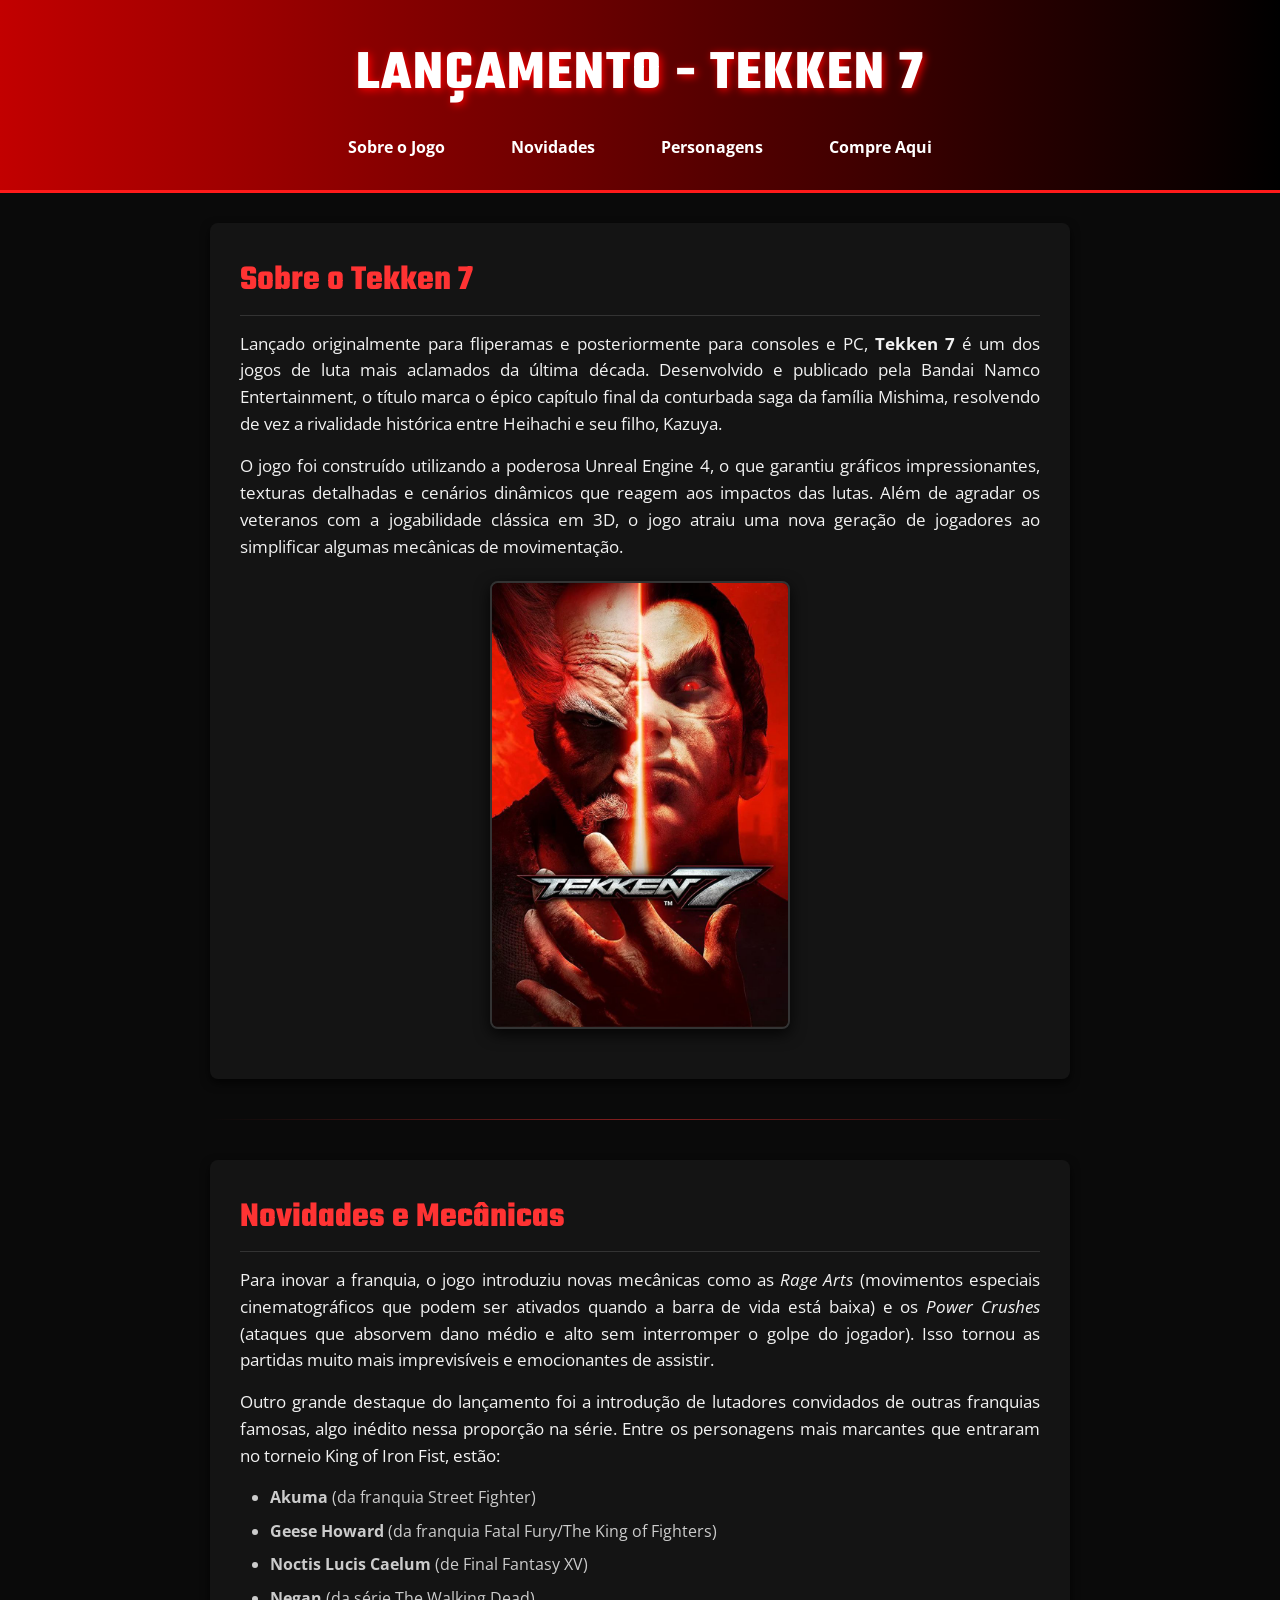
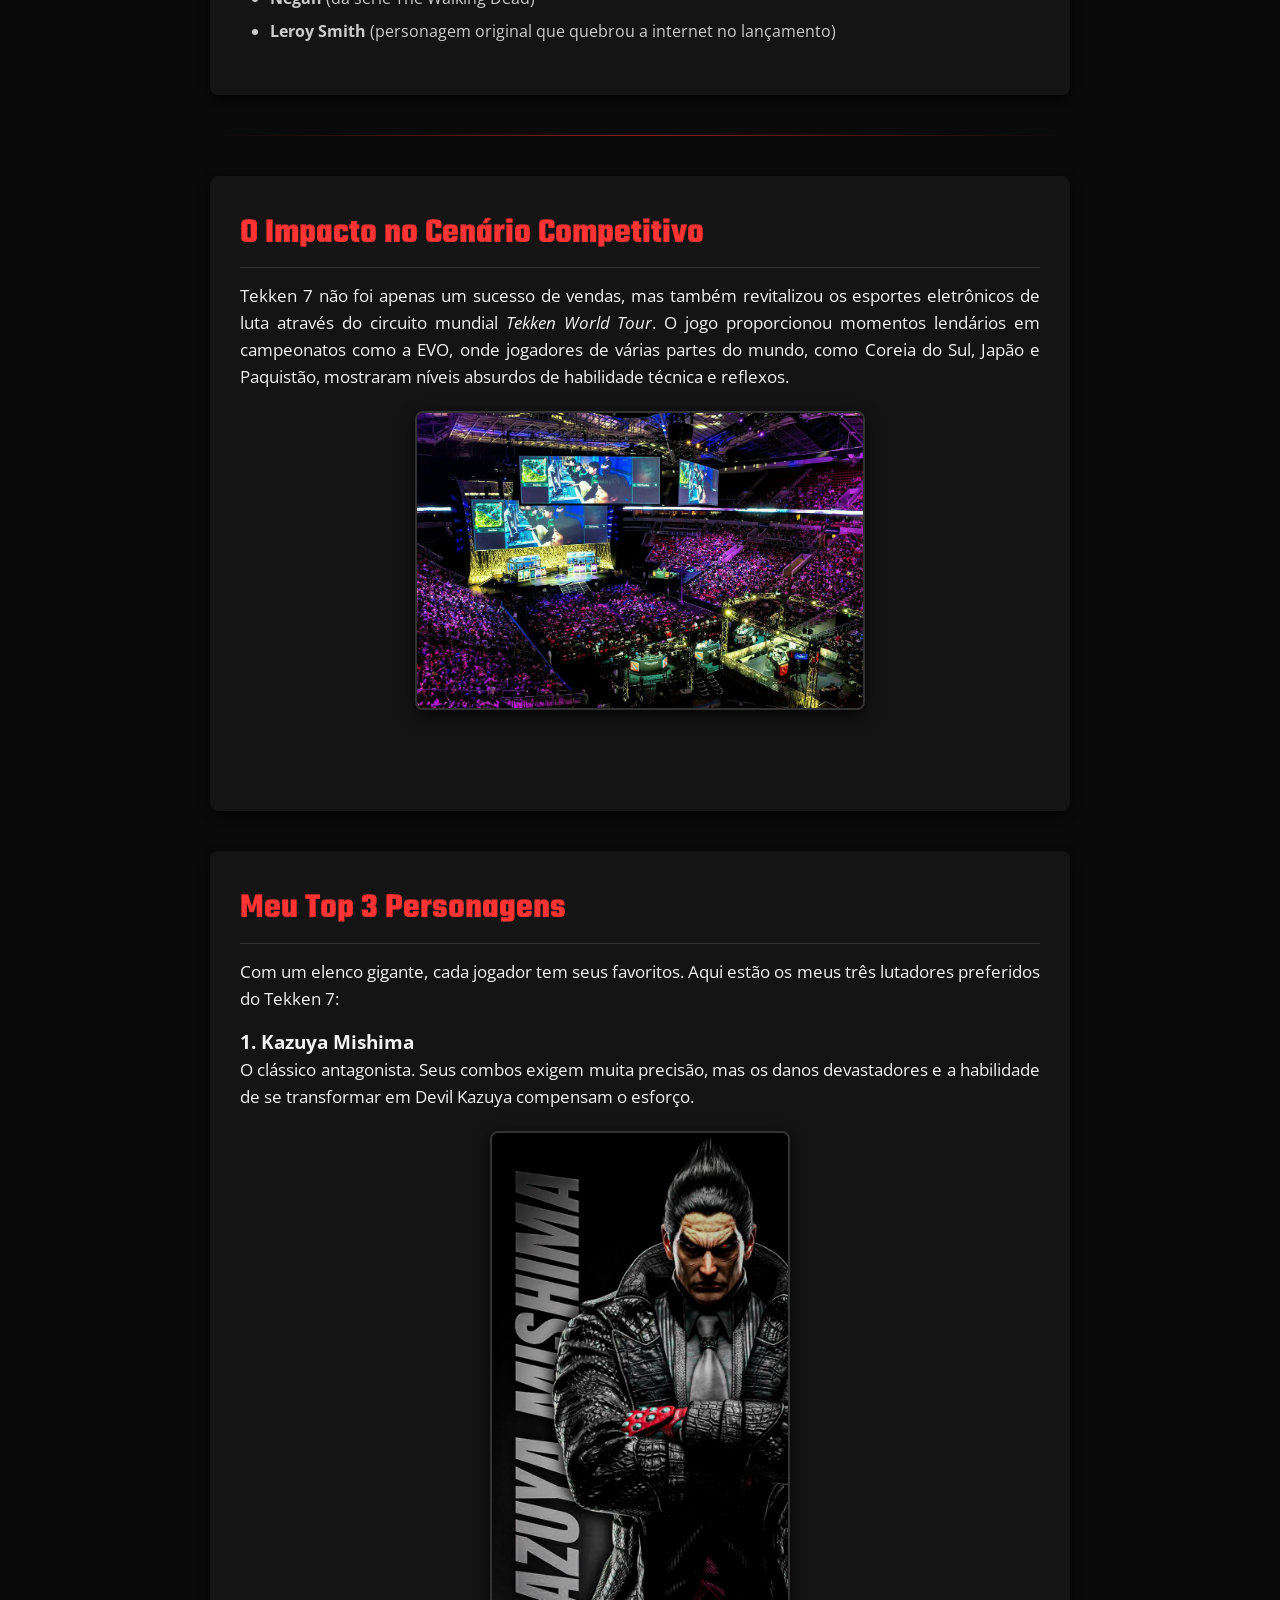
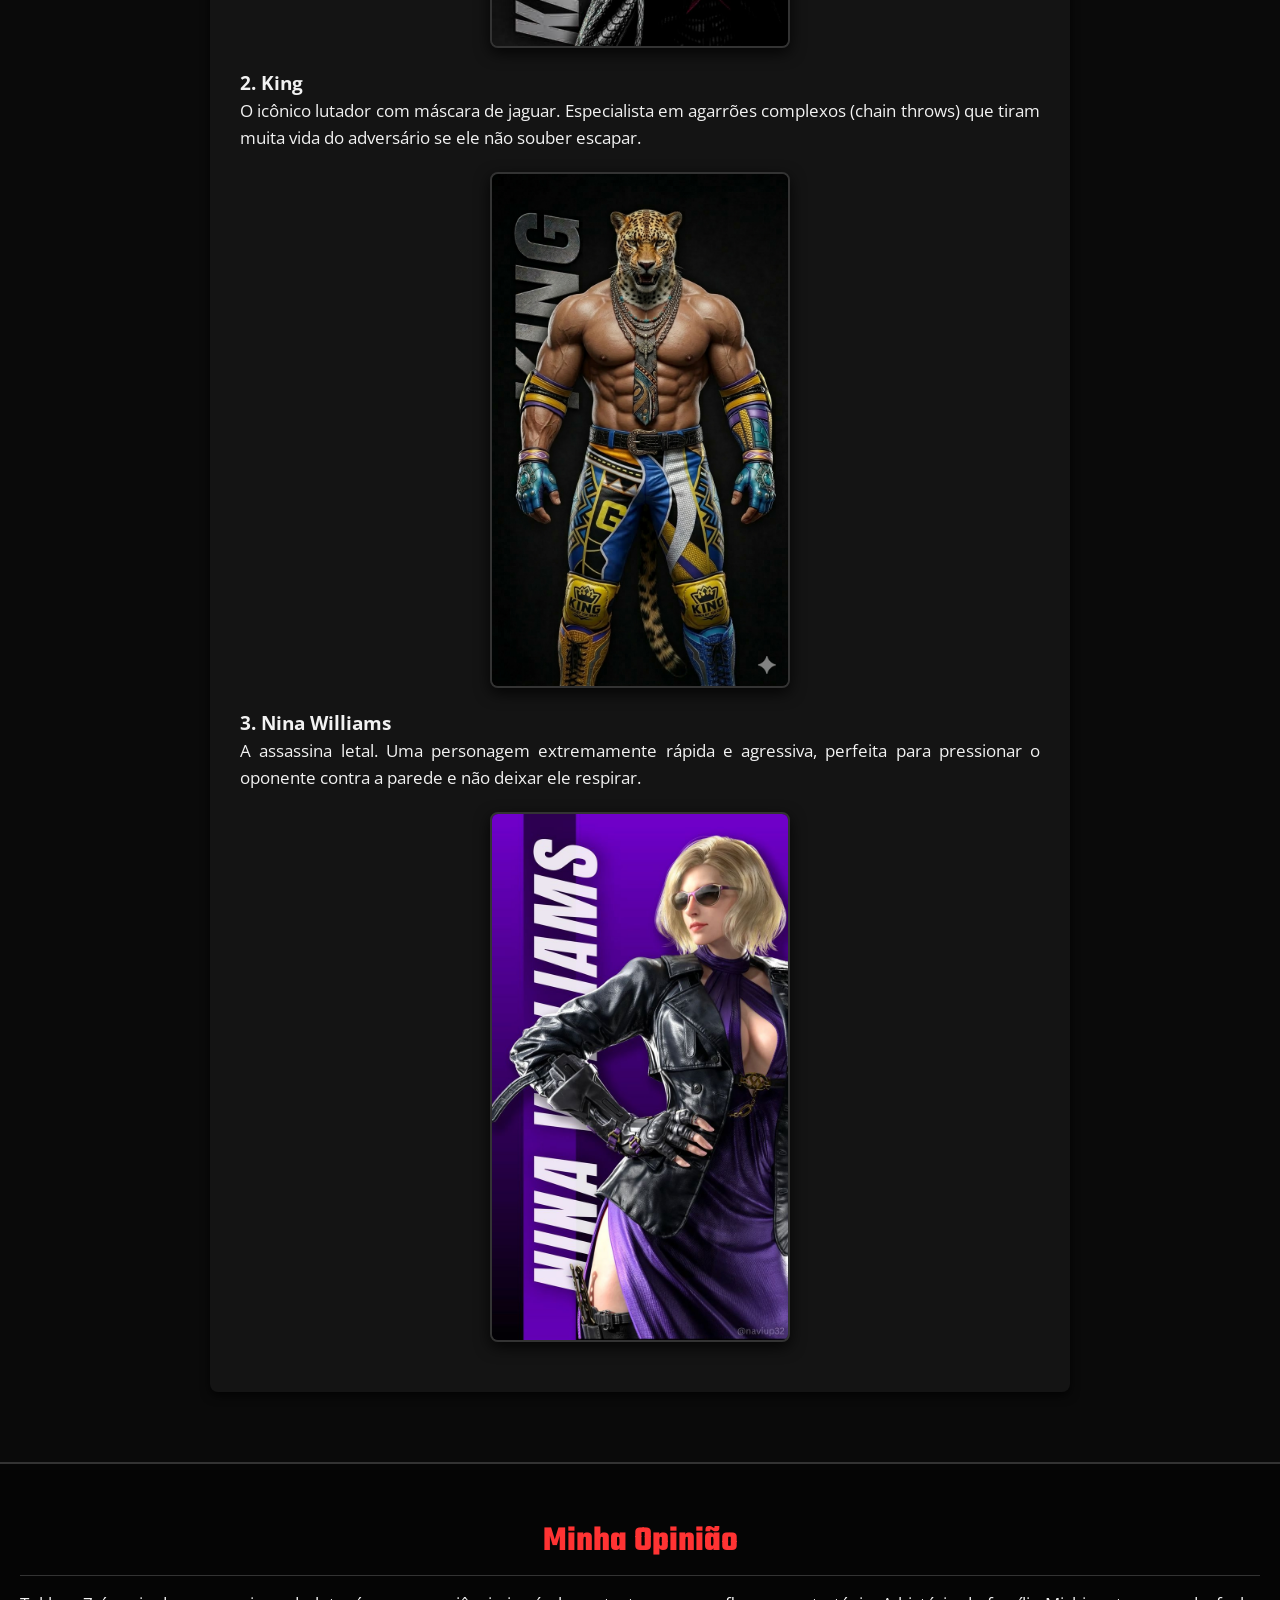
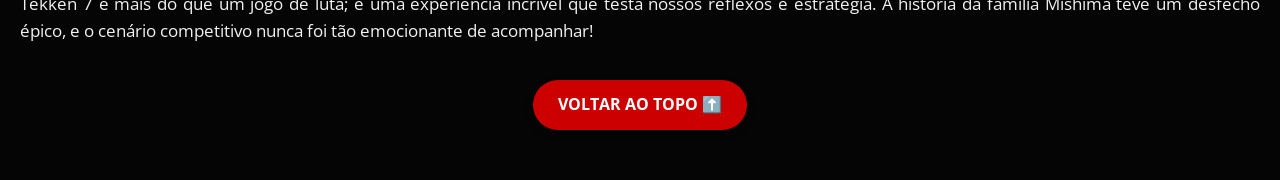
==== index.html @ 4a7d41fa "Página inicial" ====
<!DOCTYPE html>
<html lang="pt-br">
<head>
    <meta charset="UTF-8">
    <meta name="viewport" content="width=device-width, initial-scale=1.0">
    <title>Lançamento - Tekken 7</title>
    <link rel="stylesheet" href="style.css">
</head>
<body>
    <header>
    <div>    
        <h1> Lançamento - Tekken 7</h1>
        </div>
        <nav>
        <a href="sobre.html">Sobre o Jogo</a>
        <a href="novidades.html">Novidades</a>
        <a href="personagens.html">Personagens</a>
        <a href="comprar.html">Compre Aqui</a>
        </nav>
    </header>
   
    <main>
        <section class="sobre">
            <h2>Sobre o Tekken 7</h2>
            <p>Lançado originalmente para fliperamas e posteriormente para consoles e PC, <strong>Tekken 7</strong> é um dos jogos de luta mais aclamados da última década. Desenvolvido e publicado pela Bandai Namco Entertainment, o título marca o épico capítulo final da conturbada saga da família Mishima, resolvendo de vez a rivalidade histórica entre Heihachi e seu filho, Kazuya.</p>
            
            <p>O jogo foi construído utilizando a poderosa Unreal Engine 4, o que garantiu gráficos impressionantes, texturas detalhadas e cenários dinâmicos que reagem aos impactos das lutas. Além de agradar os veteranos com a jogabilidade clássica em 3D, o jogo atraiu uma nova geração de jogadores ao simplificar algumas mecânicas de movimentação.</p>
            
            <img src="imagem-capa.jpg" alt="Kazuya e Heihachi se enfrentando na arte de capa do Tekken 7" width="300">
        </section>

        <hr>

        <section class="novidades">
            <h2>Novidades e Mecânicas</h2>
            <p>Para inovar a franquia, o jogo introduziu novas mecânicas como as <em>Rage Arts</em> (movimentos especiais cinematográficos que podem ser ativados quando a barra de vida está baixa) e os <em>Power Crushes</em> (ataques que absorvem dano médio e alto sem interromper o golpe do jogador). Isso tornou as partidas muito mais imprevisíveis e emocionantes de assistir.</p>
            
            <p>Outro grande destaque do lançamento foi a introdução de lutadores convidados de outras franquias famosas, algo inédito nessa proporção na série. Entre os personagens mais marcantes que entraram no torneio King of Iron Fist, estão:</p>
            
            <ul>
                <li><strong>Akuma</strong> (da franquia Street Fighter)</li>
                <li><strong>Geese Howard</strong> (da franquia Fatal Fury/The King of Fighters)</li>
                <li><strong>Noctis Lucis Caelum</strong> (de Final Fantasy XV)</li>
                <li><strong>Negan</strong> (da série The Walking Dead)</li>
                <li><strong>Leroy Smith</strong> (personagem original que quebrou a internet no lançamento)</li>
            </ul>
        </section>

        <hr>

        <section class="competitivo">
            <h2>O Impacto no Cenário Competitivo</h2>
            <p>Tekken 7 não foi apenas um sucesso de vendas, mas também revitalizou os esportes eletrônicos de luta através do circuito mundial <em>Tekken World Tour</em>. O jogo proporcionou momentos lendários em campeonatos como a EVO, onde jogadores de várias partes do mundo, como Coreia do Sul, Japão e Paquistão, mostraram níveis absurdos de habilidade técnica e reflexos.</p>
            
            <img src="imagem-campeonato.jpg" alt="Multidão assistindo a um campeonato mundial de Tekken 7" width="450">
            <br><br>
            
        </section>

        <section class="personagens">
            <h2>Meu Top 3 Personagens</h2>
            <p>Com um elenco gigante, cada jogador tem seus favoritos. Aqui estão os meus três lutadores preferidos do Tekken 7:</p>
            
            <div class="container-cards">
                <div class="card">
                    <h3>1. Kazuya Mishima</h3>
                    <p>O clássico antagonista. Seus combos exigem muita precisão, mas os danos devastadores e a habilidade de se transformar em Devil Kazuya compensam o esforço.</p>
                    <img src="kazuya.jpg" alt="Kazuya Mishima" width="300">
                </div>

                <div class="card">
                    <h3>2. King</h3>
                    <p>O icônico lutador com máscara de jaguar. Especialista em agarrões complexos (chain throws) que tiram muita vida do adversário se ele não souber escapar.</p>
                    <img src="king.jpg" alt="King" width="300">
                </div>

                <div class="card">
                    <h3>3. Nina Williams</h3>
                    <p>A assassina letal. Uma personagem extremamente rápida e agressiva, perfeita para pressionar o oponente contra a parede e não deixar ele respirar.</p>
                    <img src="nina.jpg" alt="Nina Williams" width="300">
                </div>
            </div>
        </section>
    </main>

</body>
<footer class="conclusao">
        <h2>Minha Opinião</h2>
        <p>Tekken 7 é mais do que um jogo de luta; é uma experiência incrível que testa nossos reflexos e estratégia. A história da família Mishima teve um desfecho épico, e o cenário competitivo nunca foi tão emocionante de acompanhar!</p>
        
        <a href="#" class="btn-topo">Voltar ao Topo ⬆️</a>
    </footer>
</html>
---- style.css ----
/* style.css */
/* Importando fontes legais do Google Fonts para dar personalidade [cite: 38] */
@import url('https://fonts.googleapis.com/css2?family=Teko:wght@400;600&family=Open+Sans:wght@400;700&display=swap');

/* Reset básico e organização das seções [cite: 41] */
* {
    margin: 0;
    padding: 0;
    box-sizing: border-box;
}

/* Fundo da página, paleta de cores e fonte principal [cite: 35, 36, 38] */
body {
    background-color: #0a0a0a; /* Fundo bem escuro, quase preto */
    color: #f2f2f2; /* Texto claro para leitura fácil */
    font-family: 'Open Sans', sans-serif;
    line-height: 1.6;
}

/* Estilizando o cabeçalho e menu [cite: 39] */
header {
    background: linear-gradient(90deg, #c20000 0%, #000000 100%); /* Efeito de gradiente [cite: 42] */
    padding: 30px 0;
    text-align: center;
    border-bottom: 3px solid #ff1a1a;
}

/* Títulos [cite: 37, 38] */
h1 {
    font-family: 'Teko', sans-serif;
    font-size: 3.5rem;
    color: #ffffff;
    text-transform: uppercase;
    letter-spacing: 2px;
    text-shadow: 2px 2px 8px #ff0000; /* Sombra no texto [cite: 42] */
}

h2 {
    font-family: 'Teko', sans-serif;
    font-size: 2.2rem;
    color: #ff3333;
    margin-bottom: 15px;
    border-bottom: 1px solid #333;
    padding-bottom: 5px;
}

/* Navegação do Menu [cite: 39] */
nav {
    margin-top: 15px;
}

nav a {
    color: #ffffff;
    text-decoration: none;
    font-weight: bold;
    margin: 0 15px;
    padding: 8px 15px;
    border: 1px solid transparent;
    border-radius: 5px;
    transition: 0.3s; /* Transição para o efeito hover [cite: 42] */
}

/* Efeito Hover nos links do menu [cite: 32] */
nav a:hover {
    background-color: #ff1a1a;
    border: 1px solid #ff1a1a;
    box-shadow: 0 0 10px #ff1a1a; 
}

/* Organização das seções com largura e centralização [cite: 41] */
main {
    max-width: 900px;
    margin: 0 auto;
    padding: 30px 20px;
}

section {
    margin-bottom: 40px;
    background-color: #141414;
    padding: 30px;
    border-radius: 8px;
    box-shadow: 0 4px 10px rgba(0, 0, 0, 0.7); /* Sombra suave para dar profundidade */
}

/* Estilizando parágrafos e listas [cite: 37, 38] */
p {
    margin-bottom: 15px;
    text-align: justify;
    font-size: 1.05rem;
}

ul {
    margin-left: 30px;
    margin-bottom: 20px;
}

li {
    margin-bottom: 8px;
    color: #cccccc;
}

/* Estilizando as Imagens com borda, arredondamento e sombra [cite: 40] */
img {
    max-width: 100%;
    height: auto;
    border-radius: 8px;
    border: 2px solid #333;
    display: block;
    margin: 20px auto;
    box-shadow: 0 5px 15px rgba(0,0,0,0.8);
    transition: transform 0.3s ease, border-color 0.3s ease;
}

/* Efeito Hover nas imagens [cite: 32] */
img:hover {
    transform: scale(1.02); /* Leve zoom quando o mouse passa por cima [cite: 42] */
    border-color: #ff3333;
}

/* Linha separadora estilizada */
hr {
    border: 0;
    height: 1px;
    background-image: linear-gradient(to right, rgba(0,0,0,0), rgba(255,51,51,0.5), rgba(0,0,0,0));
    margin: 40px 0;
}

/* Link externo geral [cite: 39] */
p a {
    color: #ff6666;
    text-decoration: none;
    font-weight: bold;
}

p a:hover {
    text-decoration: underline;
    color: #ff9999;
}

/* Rodapé e Botão Voltar ao Topo  */
footer {
    background-color: #050505;
    text-align: center;
    padding: 50px 20px;
    border-top: 2px solid #333;
}

/* Estilizando o link para parecer um botão [cite: 39] */
.btn-topo {
    display: inline-block;
    margin-top: 20px;
    padding: 12px 25px;
    background-color: #cc0000;
    color: #ffffff;
    font-weight: bold;
    text-decoration: none;
    border-radius: 25px;
    text-transform: uppercase;
    box-shadow: 0 4px 6px rgba(0,0,0,0.6);
    transition: background 0.3s, transform 0.3s;
}

/* Efeito hover no botão [cite: 32] */
.btn-topo:hover {
    background-color: #ff1a1a;
    transform: translateY(-4px); /* Botão "sobe" um pouquinho [cite: 42] */
}
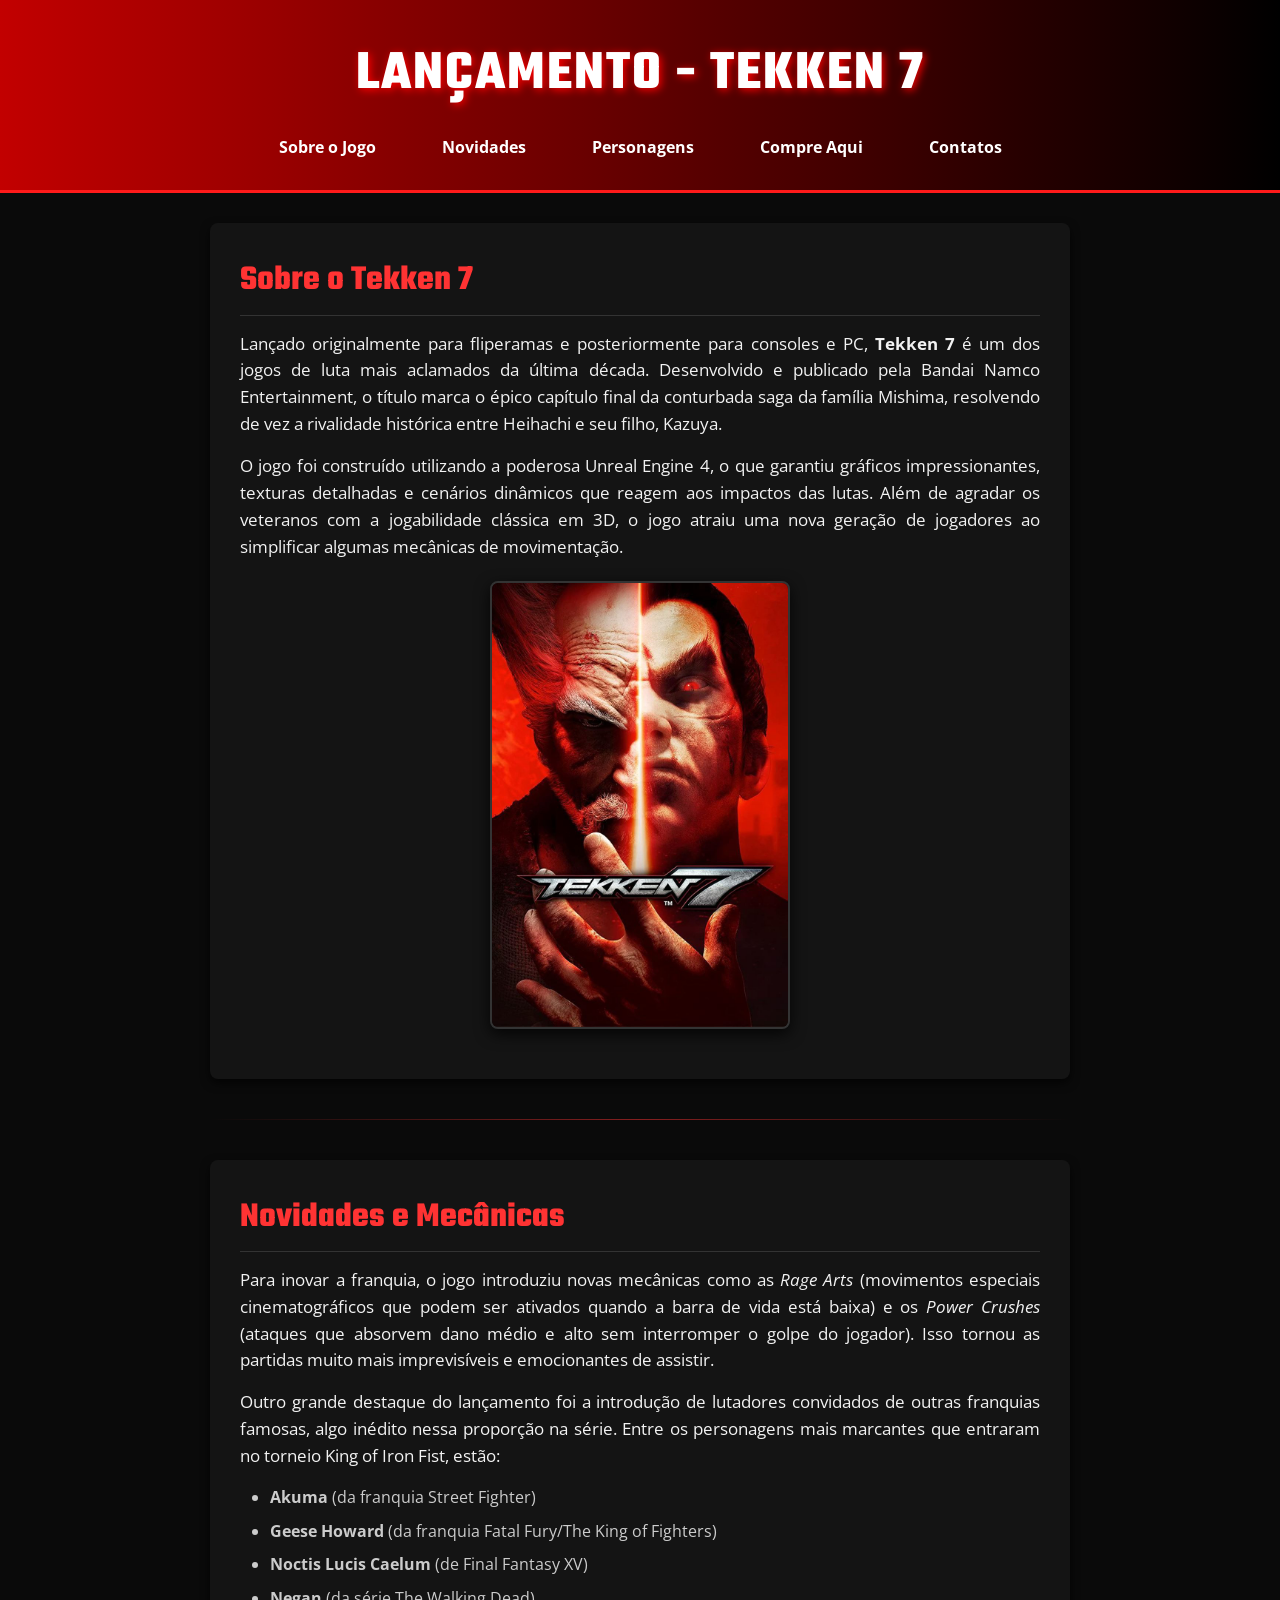
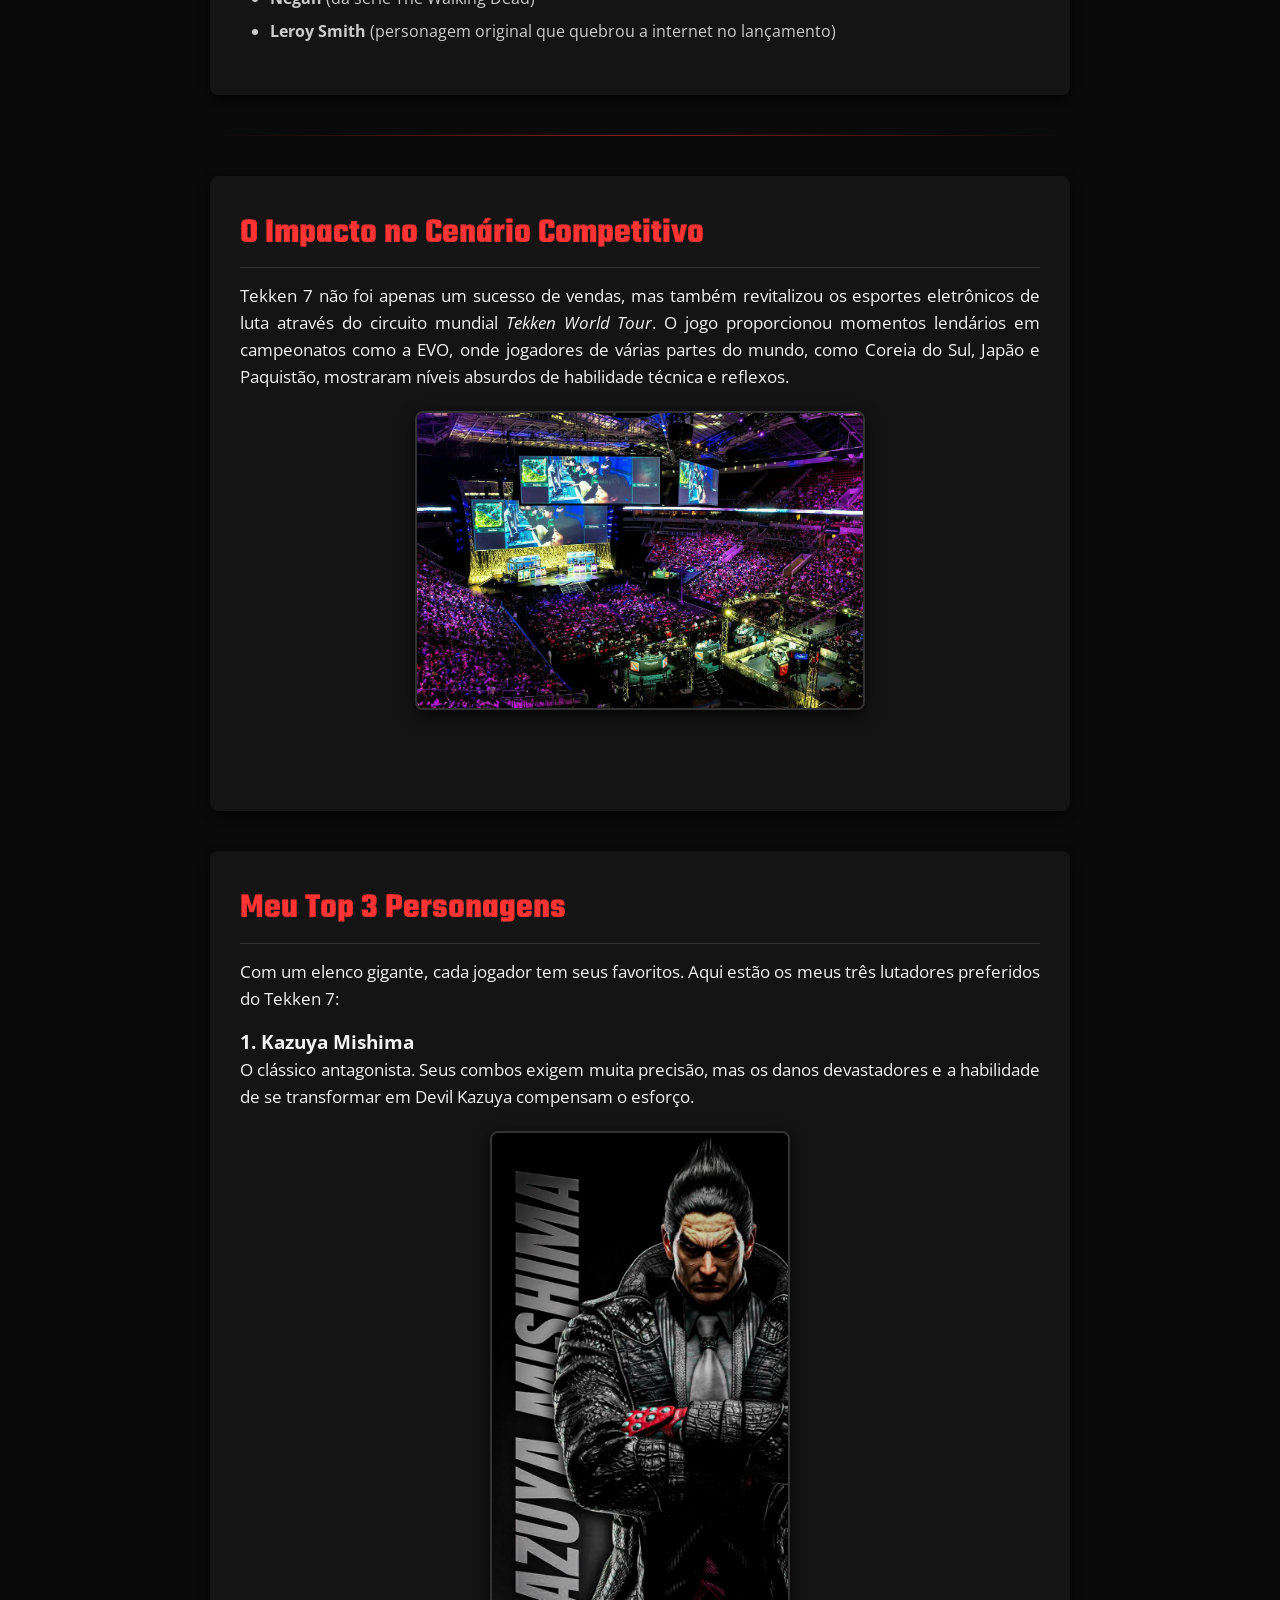
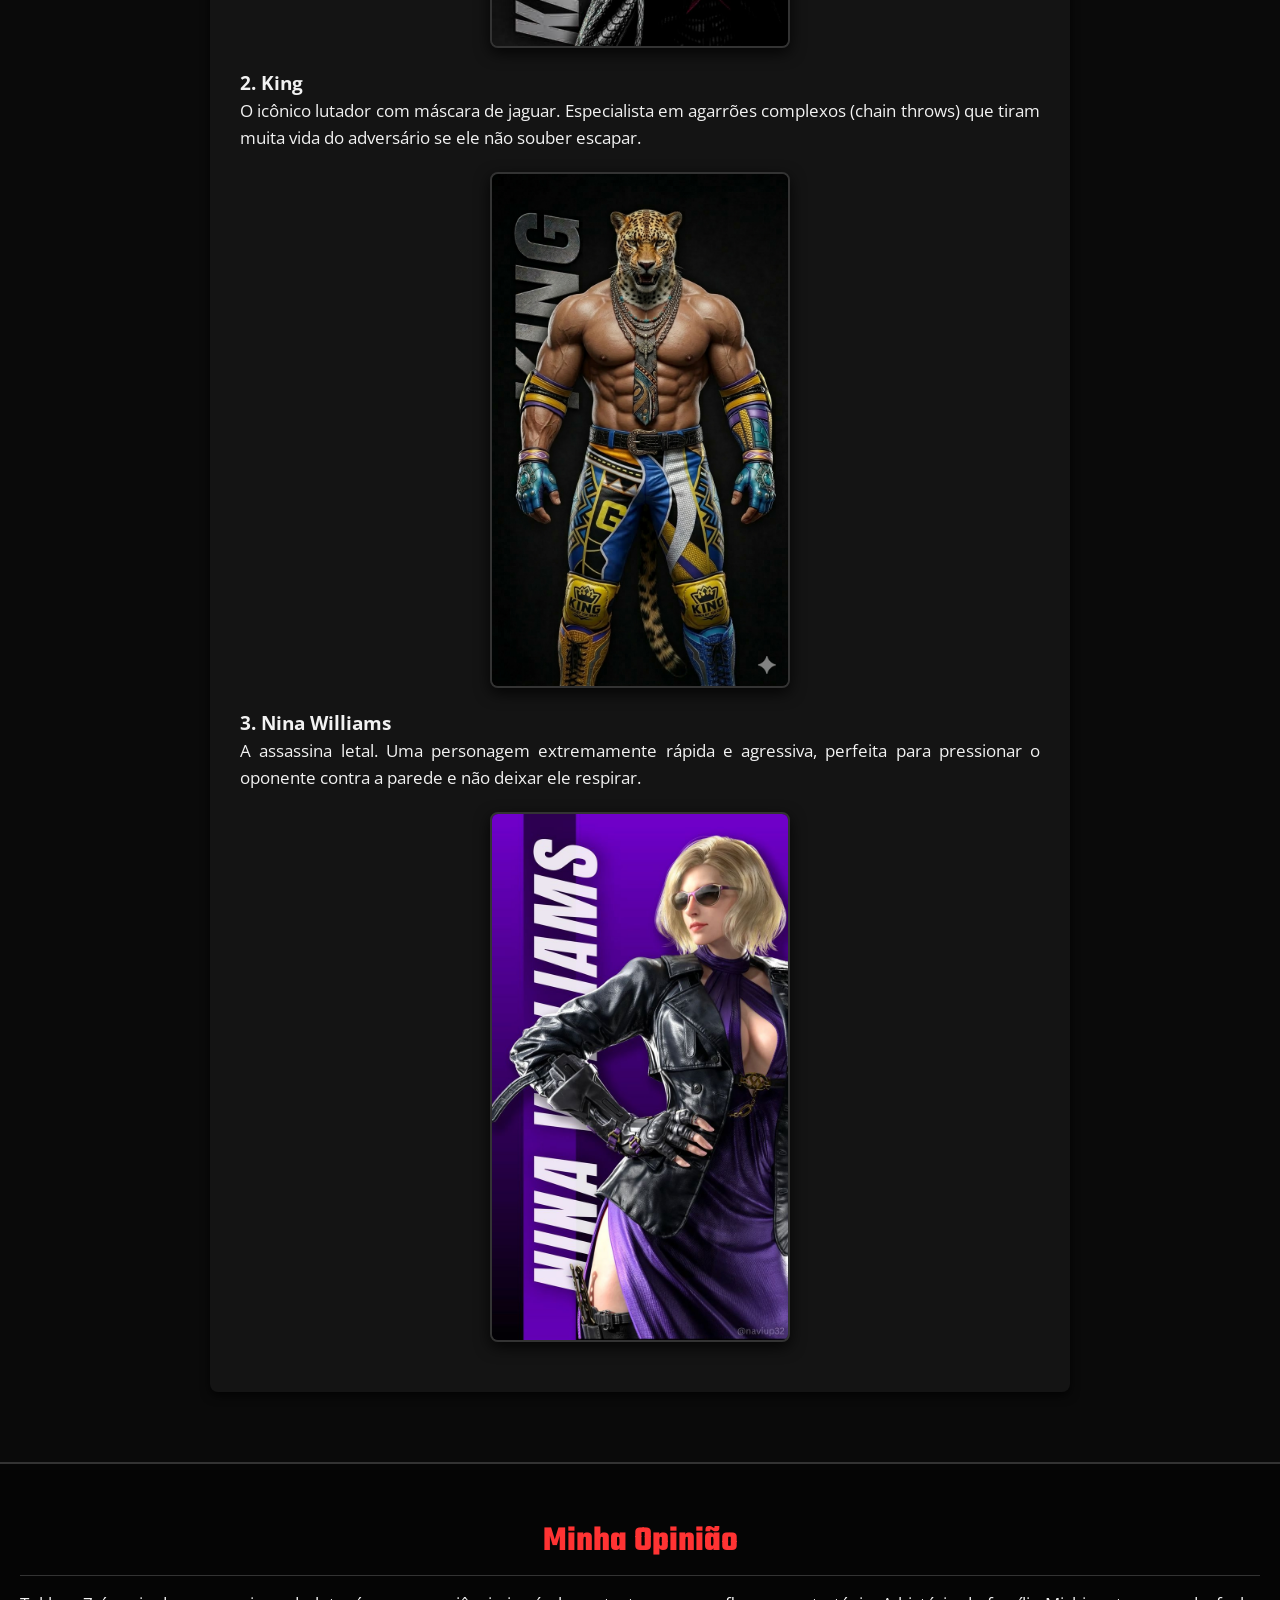
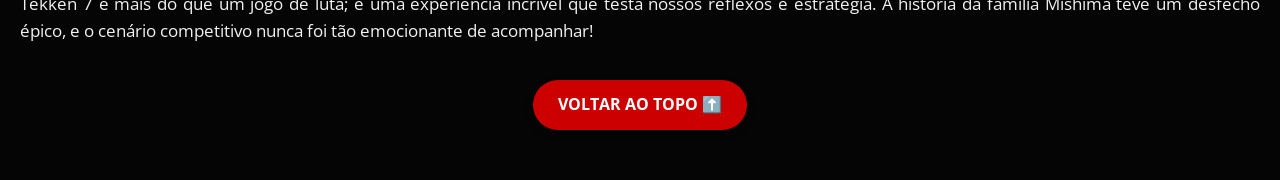
==== commit 8720f7fb: "Comprar e Contatos" ====
--- a/index.html
+++ b/index.html
@@ -16,6 +16,7 @@
         <a href="novidades.html">Novidades</a>
         <a href="personagens.html">Personagens</a>
         <a href="comprar.html">Compre Aqui</a>
+        <a href="contatos.html">Contatos</a>
         </nav>
     </header>
    
